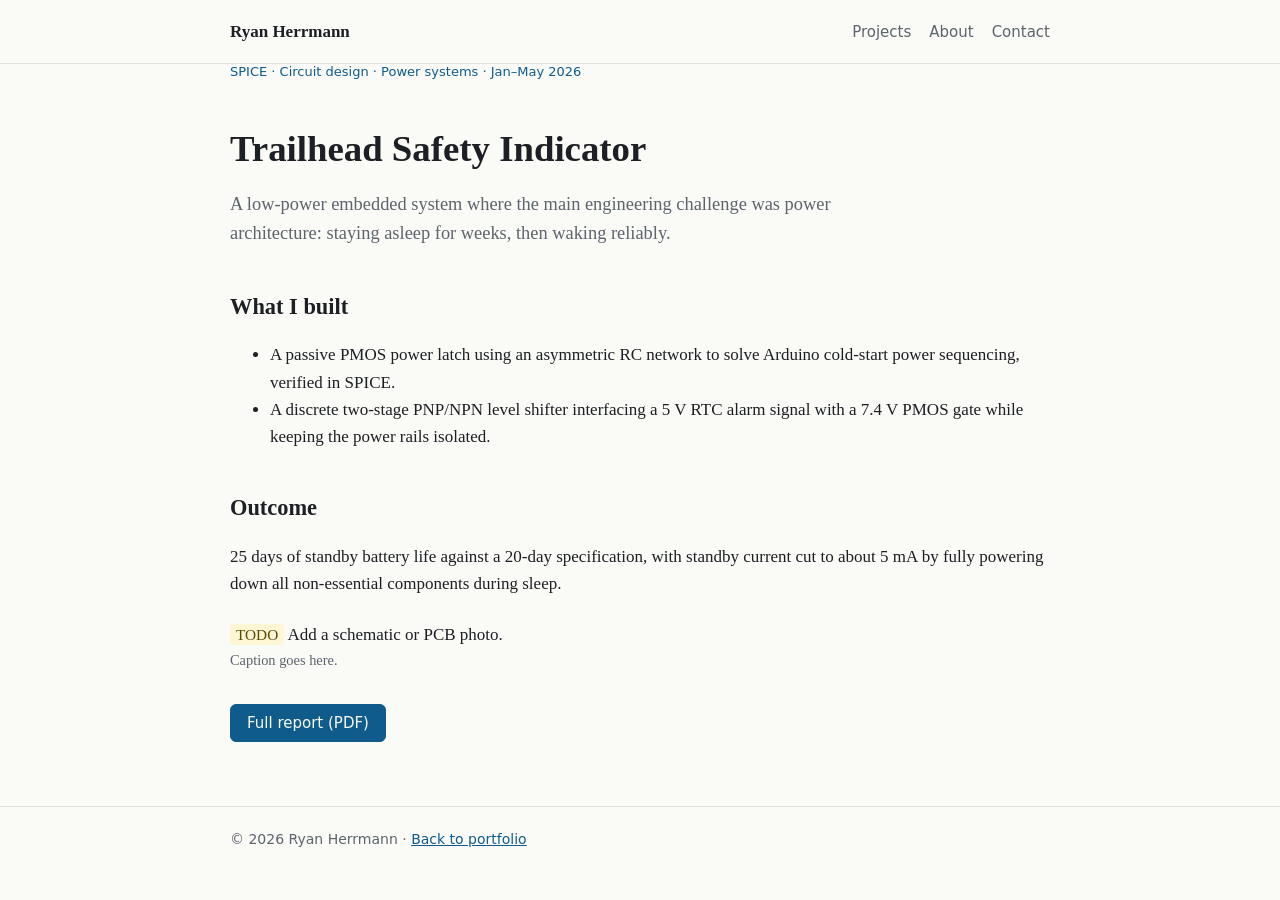
==== projects/trailhead-safety.html @ 6b1ea714 "Initial portfolio commit" ====
<!doctype html>
<html lang="en"><head><meta charset="utf-8"><meta name="viewport" content="width=device-width,initial-scale=1">
<title>Trailhead Safety Indicator | Ryan Herrmann</title><link rel="stylesheet" href="../style.css"></head><body>
<header class="site"><div class="wrap"><a class="brand" href="../index.html">Ryan Herrmann</a>
<nav><a href="../index.html#projects">Projects</a><a href="../index.html#about">About</a><a href="../index.html#contact">Contact</a></nav></div></header>
<main class="wrap">
<div class="tags">SPICE &middot; Circuit design &middot; Power systems &middot; Jan&ndash;May 2026</div>
<h1>Trailhead Safety Indicator</h1>
<p class="lead">A low-power embedded system where the main engineering challenge was power architecture: staying asleep for weeks, then waking reliably.</p>
<h2>What I built</h2>
<ul>
<li>A passive PMOS power latch using an asymmetric RC network to solve Arduino cold-start power sequencing, verified in SPICE.</li>
<li>A discrete two-stage PNP/NPN level shifter interfacing a 5 V RTC alarm signal with a 7.4 V PMOS gate while keeping the power rails isolated.</li>
</ul>
<h2>Outcome</h2>
<p>25 days of standby battery life against a 20-day specification, with standby current cut to about 5 mA by fully powering down all non-essential components during sleep.</p>
<figure><span class="todo">TODO</span> Add a schematic or PCB photo.<figcaption>Caption goes here.</figcaption></figure>
<a class="btn primary" href="../pdfs/trailhead-report.pdf">Full report (PDF)</a>
</main><footer><div class="wrap">&copy; 2026 Ryan Herrmann &middot; <a href="../index.html">Back to portfolio</a></div></footer></body></html>
---- style.css ----
:root{--bg:#fafaf7;--ink:#1c1f23;--muted:#5d646c;--accent:#0f5c8c;--card:#fff;--line:#e3e3dd}
@media(prefers-color-scheme:dark){:root{--bg:#14171a;--ink:#eceae4;--muted:#9aa2aa;--accent:#6bb7e6;--card:#1c2024;--line:#2b3035}}
*{box-sizing:border-box}
body{margin:0;background:var(--bg);color:var(--ink);font:17px/1.6 Georgia,"Times New Roman",serif}
.wrap{max-width:860px;margin:0 auto;padding:0 20px}
header.site{border-bottom:1px solid var(--line);padding:18px 0}
header.site .wrap{display:flex;justify-content:space-between;align-items:baseline;flex-wrap:wrap;gap:8px}
header.site a.brand{font-weight:bold;color:var(--ink);text-decoration:none}
nav a{margin-left:18px;color:var(--muted);text-decoration:none;font:15px system-ui,sans-serif}
nav a:hover{color:var(--accent)}
a{color:var(--accent)}
h1{font-size:2.3rem;line-height:1.2;margin:48px 0 8px}
h2{font-size:1.4rem;margin:40px 0 12px}
.lead{font-size:1.15rem;color:var(--muted);max-width:640px}
.grid{display:grid;grid-template-columns:repeat(auto-fit,minmax(250px,1fr));gap:18px}
.card{background:var(--card);border:1px solid var(--line);border-radius:10px;padding:20px;text-decoration:none;color:var(--ink);display:block}
.card:hover{border-color:var(--accent)}
.card h3{margin:0 0 6px;font-size:1.1rem}
.card p{margin:0;color:var(--muted);font-size:.95rem}
.tags{font:13px system-ui,sans-serif;color:var(--accent);margin-bottom:8px}
.btn{display:inline-block;margin:8px 10px 0 0;padding:9px 16px;border:1px solid var(--accent);border-radius:6px;text-decoration:none;font:15px system-ui,sans-serif}
.btn.primary{background:var(--accent);color:var(--bg)}
figure{margin:24px 0}
figure img{max-width:100%;border-radius:8px;border:1px solid var(--line)}
figcaption{color:var(--muted);font-size:.9rem}
.todo{background:#fff6d6;color:#5c4a00;padding:2px 6px;border-radius:4px;font-size:.9em}
footer{border-top:1px solid var(--line);margin-top:64px;padding:24px 0;color:var(--muted);font:14px system-ui,sans-serif}
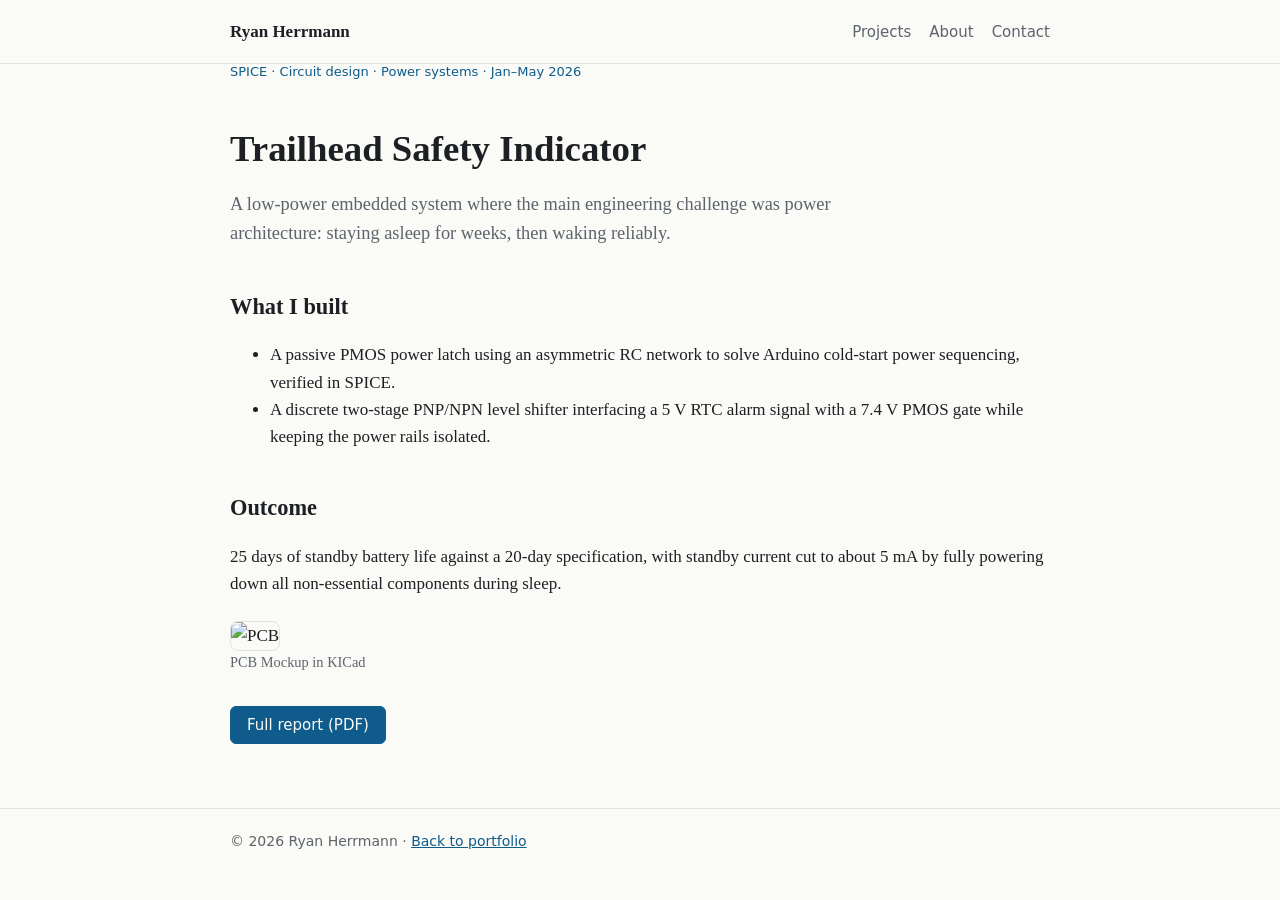
==== commit 1fed342d: "Trailhead Safety Edit" ====
--- a/projects/trailhead-safety.html
+++ b/projects/trailhead-safety.html
@@ -14,6 +14,6 @@
 </ul>
 <h2>Outcome</h2>
 <p>25 days of standby battery life against a 20-day specification, with standby current cut to about 5 mA by fully powering down all non-essential components during sleep.</p>
-<figure><span class="todo">TODO</span> Add a schematic or PCB photo.<figcaption>Caption goes here.</figcaption></figure>
+<figure><img src = "images/Board_Rendering_Top.png" alt = "PCB"><figcaption>PCB Mockup in KICad</figcaption></figure>
 <a class="btn primary" href="../pdfs/trailhead-report.pdf">Full report (PDF)</a>
 </main><footer><div class="wrap">&copy; 2026 Ryan Herrmann &middot; <a href="../index.html">Back to portfolio</a></div></footer></body></html>
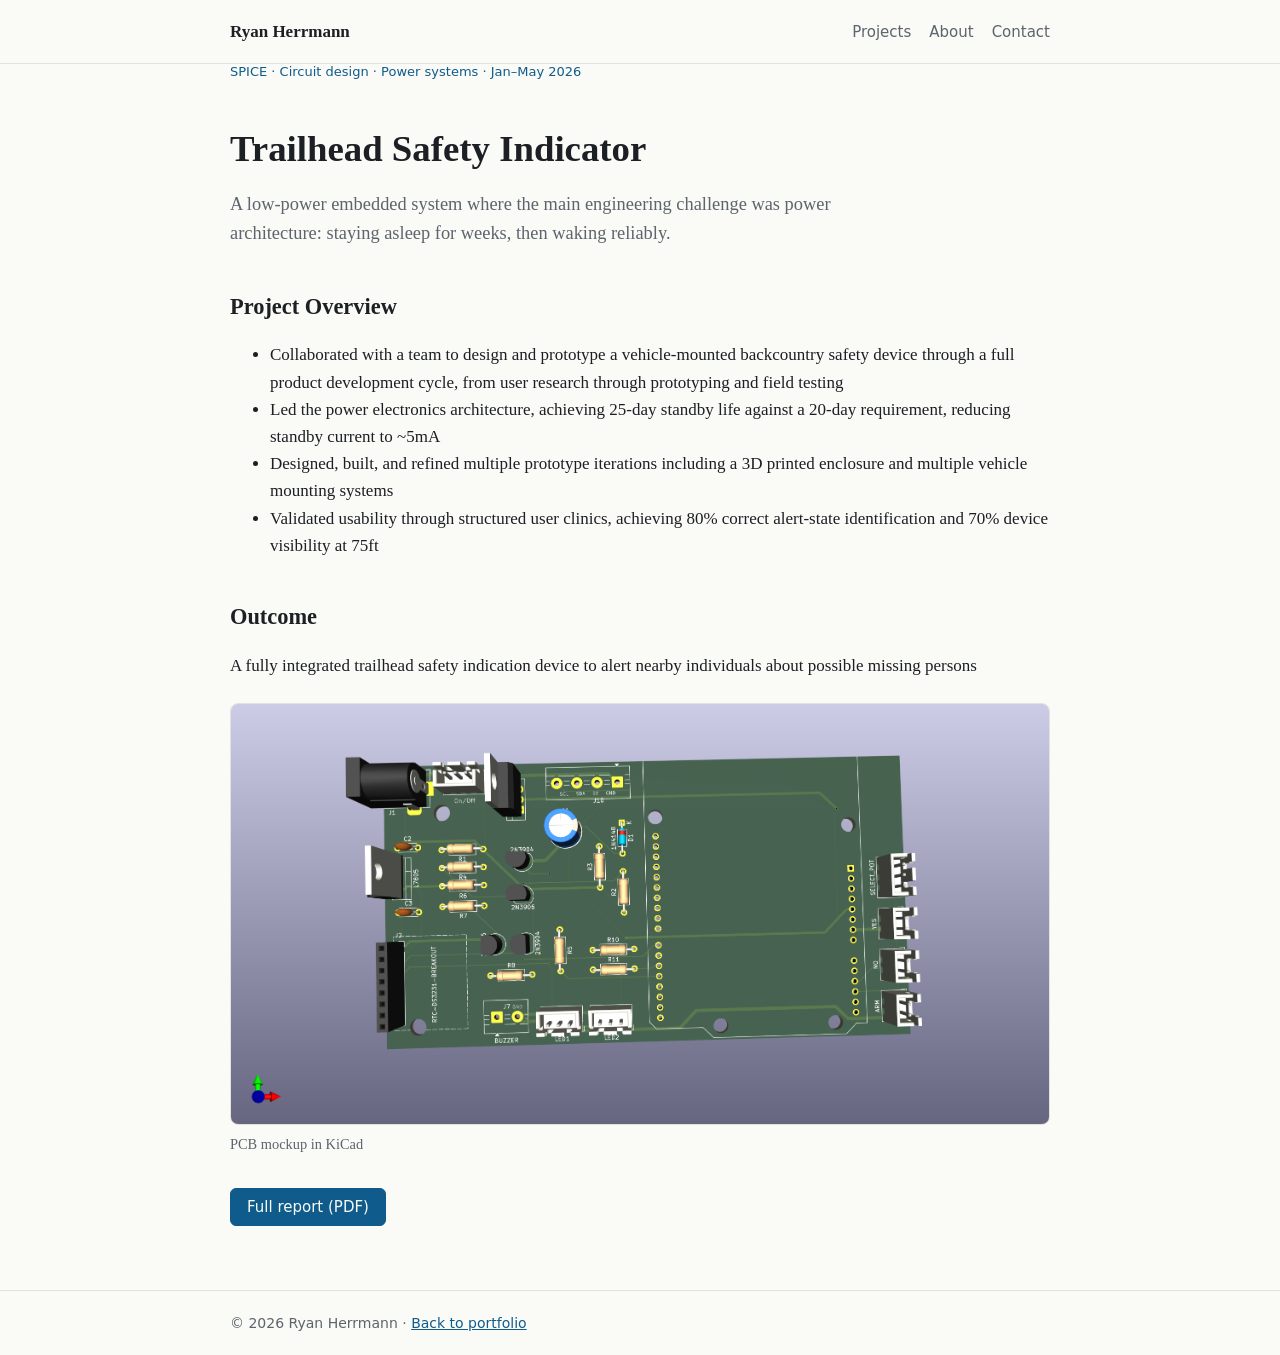
==== commit 31b6f838: "Updated headshot and background" ====
--- a/projects/trailhead-safety.html
+++ b/projects/trailhead-safety.html
@@ -7,13 +7,18 @@
 <div class="tags">SPICE &middot; Circuit design &middot; Power systems &middot; Jan&ndash;May 2026</div>
 <h1>Trailhead Safety Indicator</h1>
 <p class="lead">A low-power embedded system where the main engineering challenge was power architecture: staying asleep for weeks, then waking reliably.</p>
-<h2>What I built</h2>
+<h2>Project Overview</h2>
 <ul>
-<li>A passive PMOS power latch using an asymmetric RC network to solve Arduino cold-start power sequencing, verified in SPICE.</li>
-<li>A discrete two-stage PNP/NPN level shifter interfacing a 5 V RTC alarm signal with a 7.4 V PMOS gate while keeping the power rails isolated.</li>
+  <li>Collaborated with a team to design and prototype a vehicle-mounted backcountry safety device through a full product development cycle, from user research through prototyping and field testing</li>
+  <li>Led the power electronics architecture, achieving 25-day standby life against a 20-day requirement, reducing standby current to ~5mA</li>
+  <li>Designed, built, and refined multiple prototype iterations including a 3D printed enclosure and multiple vehicle mounting systems</li>
+  <li>Validated usability through structured user clinics, achieving 80% correct alert-state identification and 70% device visibility at 75ft</li>
 </ul>
 <h2>Outcome</h2>
-<p>25 days of standby battery life against a 20-day specification, with standby current cut to about 5 mA by fully powering down all non-essential components during sleep.</p>
-<figure><img src = "images/Board_Rendering_Top.png" alt = "PCB"><figcaption>PCB Mockup in KICad</figcaption></figure>
+<p>A fully integrated trailhead safety indication device to alert nearby individuals about possible missing persons</p>
+<figure>
+  <img src="../images/Board_Rendering_Top.png" alt="Top-down rendering of the Trailhead Safety Indicator PCB in KiCad">
+  <figcaption>PCB mockup in KiCad</figcaption>
+</figure>
 <a class="btn primary" href="../pdfs/trailhead-report.pdf">Full report (PDF)</a>
 </main><footer><div class="wrap">&copy; 2026 Ryan Herrmann &middot; <a href="../index.html">Back to portfolio</a></div></footer></body></html>
--- a/style.css
+++ b/style.css
@@ -25,3 +25,20 @@
 figcaption{color:var(--muted);font-size:.9rem}
 .todo{background:#fff6d6;color:#5c4a00;padding:2px 6px;border-radius:4px;font-size:.9em}
 footer{border-top:1px solid var(--line);margin-top:64px;padding:24px 0;color:var(--muted);font:14px system-ui,sans-serif}
+.hero{
+  background-color:#243447; /* shown if the photo is missing */
+  background-image:linear-gradient(rgba(10,15,20,.55),rgba(10,15,20,.55)),url("images/background.jpg");
+  background-size:cover;
+  background-position:center;
+  color:#fff;
+  padding:56px 0;
+}
+.hero-inner{display:flex;align-items:center;gap:28px}
+.headshot{width:140px;height:140px;border-radius:50%;object-fit:cover;border:3px solid #fff;flex-shrink:0}
+.hero h1{margin:0 0 8px;color:#fff}
+.hero .lead{color:#e8ecef;margin:0 0 12px}
+.hero .btn{border-color:#fff;color:#fff}
+.hero .btn.primary{background:#fff;color:#14171a}
+@media(max-width:560px){
+  .hero-inner{flex-direction:column;text-align:center}
+}
